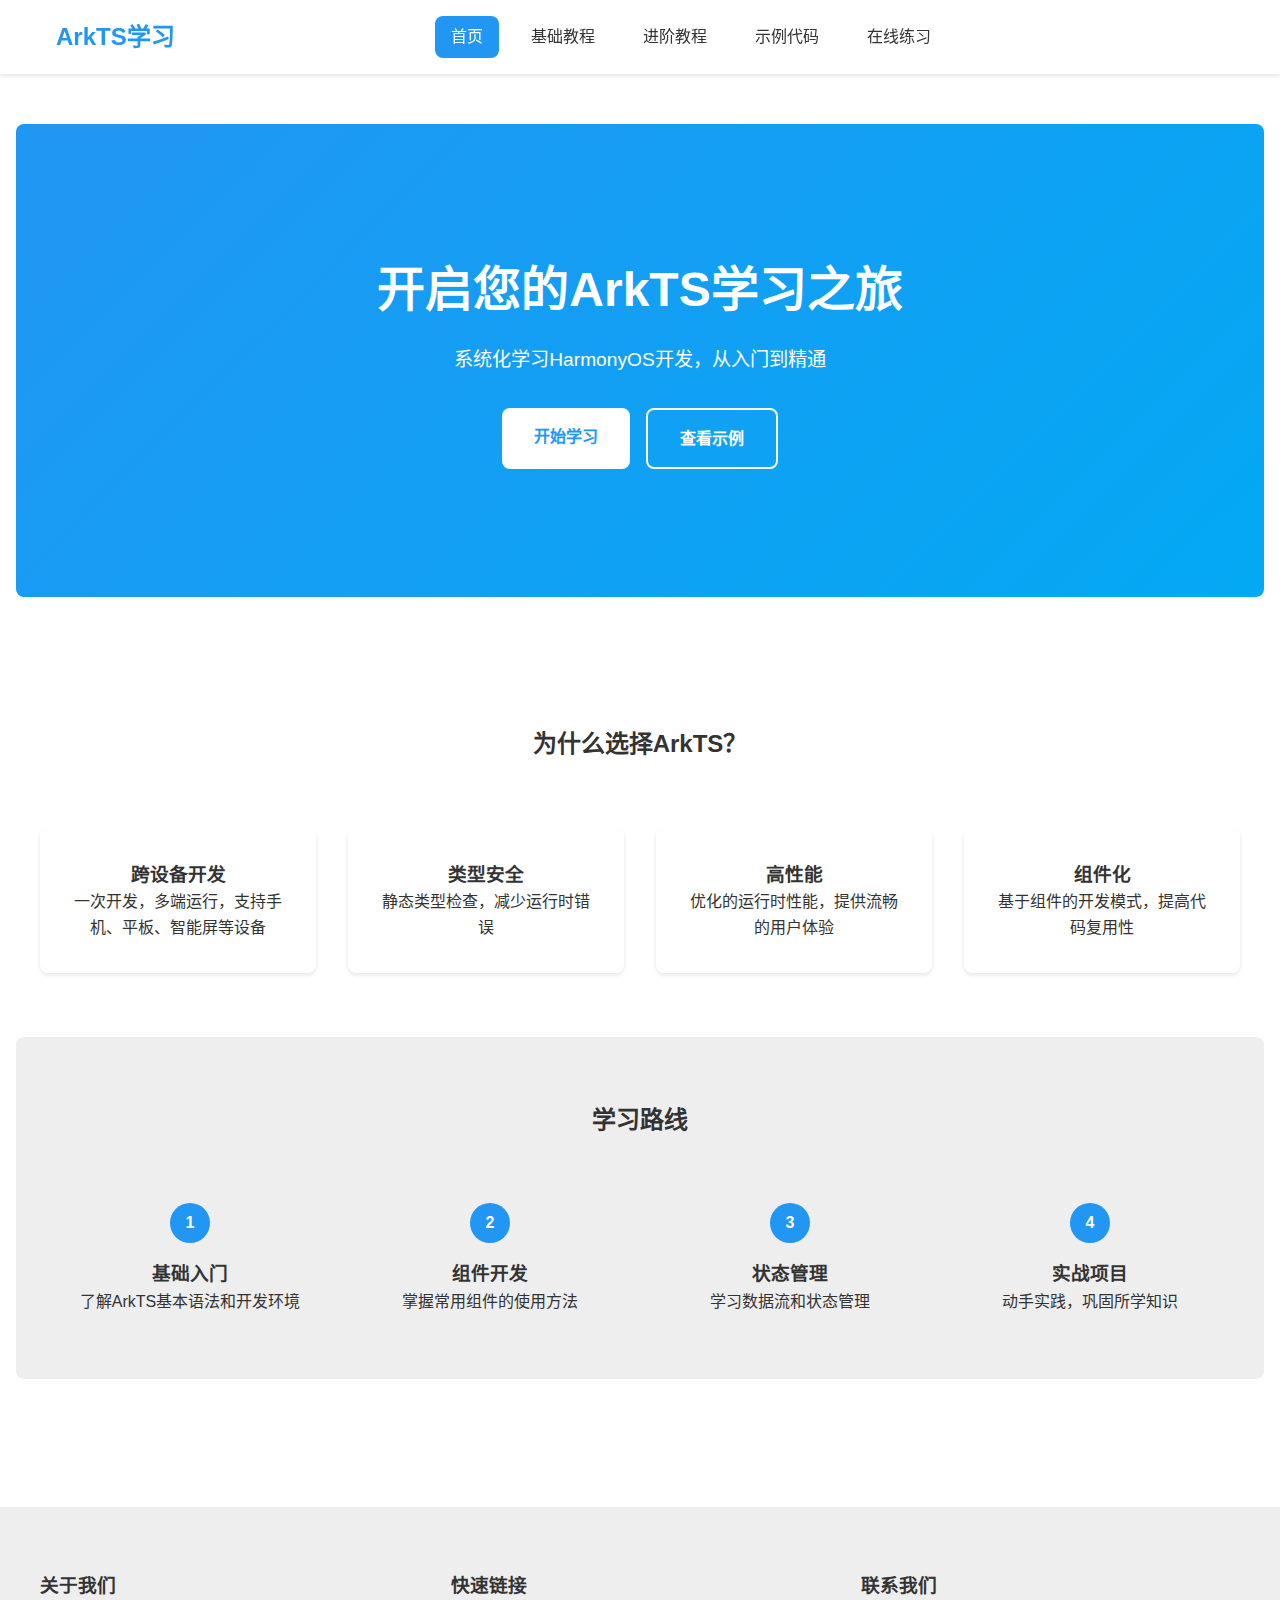
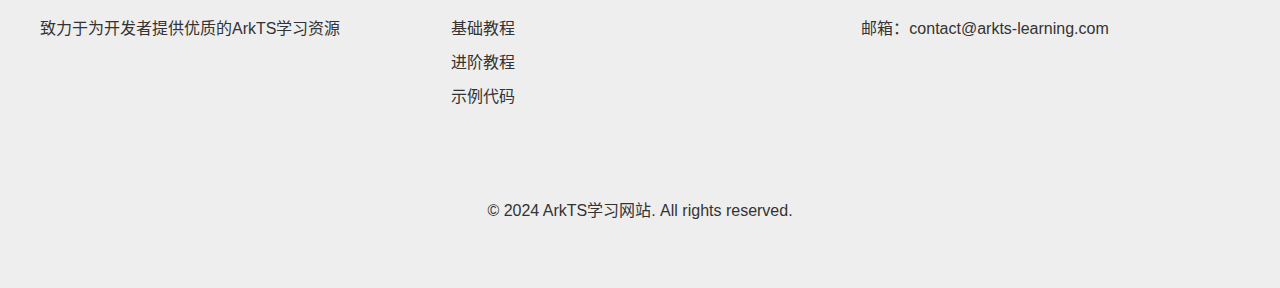
==== index.html @ d90518a6 "提交代码" ====
<!DOCTYPE html>
<html lang="zh-CN">
<head>
    <meta charset="UTF-8">
    <meta name="viewport" content="width=device-width, initial-scale=1.0">
    <title>ArkTS学习网站 - 系统学习HarmonyOS开发</title>
    <link rel="stylesheet" href="assets/css/style.css">
    <!-- 使用字节跳动CDN -->
    <link href="http://cdn.bytedance.com/font-awesome/4.7.0/css/font-awesome.min.css" rel="stylesheet">
</head>
<body>
    <header class="header">
        <nav class="nav">
            <div class="logo">
                <h1>ArkTS学习</h1>
            </div>
            <div class="nav-links">
                <a href="#" class="active">首页</a>
                <a href="pages/basic/index.html">基础教程</a>
                <a href="pages/advanced/index.html">进阶教程</a>
                <a href="pages/examples/index.html">示例代码</a>
                <a href="pages/practice/index.html">在线练习</a>
            </div>
            <button class="theme-toggle">
                <i class="fa fa-moon-o"></i>
            </button>
        </nav>
    </header>

    <main class="main">
        <section class="hero">
            <div class="hero-content">
                <h1>开启您的ArkTS学习之旅</h1>
                <p>系统化学习HarmonyOS开发，从入门到精通</p>
                <div class="cta-buttons">
                    <a href="pages/basic/index.html" class="btn primary">开始学习</a>
                    <a href="pages/examples/index.html" class="btn secondary">查看示例</a>
                </div>
            </div>
        </section>

        <section class="features">
            <h2>为什么选择ArkTS？</h2>
            <div class="feature-grid">
                <div class="feature-card">
                    <i class="fa fa-mobile"></i>
                    <h3>跨设备开发</h3>
                    <p>一次开发，多端运行，支持手机、平板、智能屏等设备</p>
                </div>
                <div class="feature-card">
                    <i class="fa fa-code"></i>
                    <h3>类型安全</h3>
                    <p>静态类型检查，减少运行时错误</p>
                </div>
                <div class="feature-card">
                    <i class="fa fa-rocket"></i>
                    <h3>高性能</h3>
                    <p>优化的运行时性能，提供流畅的用户体验</p>
                </div>
                <div class="feature-card">
                    <i class="fa fa-puzzle-piece"></i>
                    <h3>组件化</h3>
                    <p>基于组件的开发模式，提高代码复用性</p>
                </div>
            </div>
        </section>

        <section class="learning-path">
            <h2>学习路线</h2>
            <div class="path-steps">
                <div class="path-step">
                    <div class="step-number">1</div>
                    <h3>基础入门</h3>
                    <p>了解ArkTS基本语法和开发环境</p>
                </div>
                <div class="path-step">
                    <div class="step-number">2</div>
                    <h3>组件开发</h3>
                    <p>掌握常用组件的使用方法</p>
                </div>
                <div class="path-step">
                    <div class="step-number">3</div>
                    <h3>状态管理</h3>
                    <p>学习数据流和状态管理</p>
                </div>
                <div class="path-step">
                    <div class="step-number">4</div>
                    <h3>实战项目</h3>
                    <p>动手实践，巩固所学知识</p>
                </div>
            </div>
        </section>
    </main>

    <footer class="footer">
        <div class="footer-content">
            <div class="footer-section">
                <h3>关于我们</h3>
                <p>致力于为开发者提供优质的ArkTS学习资源</p>
            </div>
            <div class="footer-section">
                <h3>快速链接</h3>
                <a href="pages/basic/index.html">基础教程</a>
                <a href="pages/advanced/index.html">进阶教程</a>
                <a href="pages/examples/index.html">示例代码</a>
            </div>
            <div class="footer-section">
                <h3>联系我们</h3>
                <p>邮箱：contact@arkts-learning.com</p>
            </div>
        </div>
        <div class="footer-bottom">
            <p>&copy; 2024 ArkTS学习网站. All rights reserved.</p>
        </div>
    </footer>

    <script src="assets/js/main.js"></script>
</body>
</html>
---- assets/css/style.css ----
/* 全局变量 */
:root {
    /* 主题颜色 */
    --primary-color: #2196F3;
    --secondary-color: #03A9F4;
    --accent-color: #00BCD4;
    --background-color: #FFFFFF;
    --text-color: #333333;
    --text-light: #666666;
    --border-color: #EEEEEE;
    
    /* 字体 */
    --font-family: -apple-system, BlinkMacSystemFont, "Segoe UI", Roboto, "Helvetica Neue", Arial, sans-serif;
    
    /* 间距 */
    --spacing-xs: 0.25rem;
    --spacing-sm: 0.5rem;
    --spacing-md: 1rem;
    --spacing-lg: 2rem;
    --spacing-xl: 4rem;
    
    /* 圆角 */
    --border-radius: 8px;
    
    /* 阴影 */
    --box-shadow: 0 2px 4px rgba(0, 0, 0, 0.1);
}

/* 深色主题 */
[data-theme="dark"] {
    --primary-color: #64B5F6;
    --secondary-color: #4FC3F7;
    --accent-color: #4DD0E1;
    --background-color: #121212;
    --text-color: #FFFFFF;
    --text-light: #BBBBBB;
    --border-color: #333333;
}

/* 基础样式 */
* {
    margin: 0;
    padding: 0;
    box-sizing: border-box;
}

body {
    font-family: var(--font-family);
    background-color: var(--background-color);
    color: var(--text-color);
    line-height: 1.6;
    transition: background-color 0.3s, color 0.3s;
}

/* 导航栏 */
.header {
    background-color: var(--background-color);
    box-shadow: var(--box-shadow);
    position: fixed;
    width: 100%;
    top: 0;
    z-index: 1000;
}

.nav {
    max-width: 1200px;
    margin: 0 auto;
    padding: var(--spacing-md);
    display: flex;
    justify-content: space-between;
    align-items: center;
}

.logo h1 {
    font-size: 1.5rem;
    color: var(--primary-color);
}

.nav-links {
    display: flex;
    gap: var(--spacing-md);
}

.nav-links a {
    color: var(--text-color);
    text-decoration: none;
    padding: var(--spacing-sm) var(--spacing-md);
    border-radius: var(--border-radius);
    transition: background-color 0.3s;
}

.nav-links a:hover,
.nav-links a.active {
    background-color: var(--primary-color);
    color: white;
}

.theme-toggle {
    background: none;
    border: none;
    color: var(--text-color);
    cursor: pointer;
    padding: var(--spacing-sm);
    font-size: 1.2rem;
}

/* 主要内容 */
.main {
    margin-top: 60px;
    padding: var(--spacing-xl) var(--spacing-md);
}

/* 英雄区域 */
.hero {
    text-align: center;
    padding: var(--spacing-xl) 0;
    background: linear-gradient(135deg, var(--primary-color), var(--secondary-color));
    color: white;
    border-radius: var(--border-radius);
    margin-bottom: var(--spacing-xl);
}

.hero-content {
    max-width: 800px;
    margin: 0 auto;
    padding: var(--spacing-xl) var(--spacing-md);
}

.hero h1 {
    font-size: 3rem;
    margin-bottom: var(--spacing-md);
}

.hero p {
    font-size: 1.2rem;
    margin-bottom: var(--spacing-lg);
}

/* 按钮样式 */
.btn {
    display: inline-block;
    padding: var(--spacing-md) var(--spacing-lg);
    border-radius: var(--border-radius);
    text-decoration: none;
    font-weight: bold;
    transition: transform 0.3s, box-shadow 0.3s;
}

.btn:hover {
    transform: translateY(-2px);
    box-shadow: 0 4px 8px rgba(0, 0, 0, 0.2);
}

.btn.primary {
    background-color: white;
    color: var(--primary-color);
}

.btn.secondary {
    background-color: transparent;
    border: 2px solid white;
    color: white;
}

.cta-buttons {
    display: flex;
    gap: var(--spacing-md);
    justify-content: center;
}

/* 特性区域 */
.features {
    padding: var(--spacing-xl) 0;
}

.features h2 {
    text-align: center;
    margin-bottom: var(--spacing-xl);
}

.feature-grid {
    display: grid;
    grid-template-columns: repeat(auto-fit, minmax(250px, 1fr));
    gap: var(--spacing-lg);
    max-width: 1200px;
    margin: 0 auto;
}

.feature-card {
    padding: var(--spacing-lg);
    background-color: var(--background-color);
    border-radius: var(--border-radius);
    box-shadow: var(--box-shadow);
    text-align: center;
}

.feature-card i {
    font-size: 2.5rem;
    color: var(--primary-color);
    margin-bottom: var(--spacing-md);
}

/* 学习路线 */
.learning-path {
    padding: var(--spacing-xl) 0;
    background-color: var(--border-color);
    border-radius: var(--border-radius);
}

.learning-path h2 {
    text-align: center;
    margin-bottom: var(--spacing-xl);
}

.path-steps {
    display: grid;
    grid-template-columns: repeat(auto-fit, minmax(200px, 1fr));
    gap: var(--spacing-lg);
    max-width: 1200px;
    margin: 0 auto;
    padding: 0 var(--spacing-md);
}

.path-step {
    text-align: center;
    position: relative;
}

.step-number {
    width: 40px;
    height: 40px;
    background-color: var(--primary-color);
    color: white;
    border-radius: 50%;
    display: flex;
    align-items: center;
    justify-content: center;
    margin: 0 auto var(--spacing-md);
    font-weight: bold;
}

/* 页脚 */
.footer {
    background-color: var(--border-color);
    padding: var(--spacing-xl) var(--spacing-md);
    margin-top: var(--spacing-xl);
}

.footer-content {
    max-width: 1200px;
    margin: 0 auto;
    display: grid;
    grid-template-columns: repeat(auto-fit, minmax(250px, 1fr));
    gap: var(--spacing-lg);
}

.footer-section h3 {
    margin-bottom: var(--spacing-md);
}

.footer-section a {
    display: block;
    color: var(--text-color);
    text-decoration: none;
    margin-bottom: var(--spacing-sm);
}

.footer-section a:hover {
    color: var(--primary-color);
}

.footer-bottom {
    text-align: center;
    margin-top: var(--spacing-xl);
    padding-top: var(--spacing-md);
    border-top: 1px solid var(--border-color);
}

/* 响应式设计 */
@media (max-width: 768px) {
    .nav {
        flex-direction: column;
        gap: var(--spacing-md);
    }
    
    .nav-links {
        flex-direction: column;
        width: 100%;
    }
    
    .hero h1 {
        font-size: 2rem;
    }
    
    .cta-buttons {
        flex-direction: column;
    }
    
    .feature-grid {
        grid-template-columns: 1fr;
    }
    
    .path-steps {
        grid-template-columns: 1fr;
    }
}

/* 教程页面样式 */
.tutorial-content {
    display: grid;
    grid-template-columns: 250px 1fr;
    gap: var(--spacing-lg);
    max-width: 1200px;
    margin: 60px auto 0;
    padding: var(--spacing-xl) var(--spacing-md);
}

.sidebar {
    position: sticky;
    top: 80px;
    height: fit-content;
    padding: var(--spacing-md);
    background-color: var(--background-color);
    border-radius: var(--border-radius);
    box-shadow: var(--box-shadow);
}

.tutorial-menu {
    list-style: none;
}

.tutorial-menu a {
    display: block;
    padding: var(--spacing-sm) var(--spacing-md);
    color: var(--text-color);
    text-decoration: none;
    border-radius: var(--border-radius);
    transition: background-color 0.3s;
}

.tutorial-menu a:hover,
.tutorial-menu a.active {
    background-color: var(--primary-color);
    color: white;
}

.tutorial-section {
    margin-bottom: var(--spacing-xl);
    padding: var(--spacing-lg);
    background-color: var(--background-color);
    border-radius: var(--border-radius);
    box-shadow: var(--box-shadow);
}

.tutorial-section h2 {
    margin-bottom: var(--spacing-lg);
    color: var(--primary-color);
}

.tutorial-section h3 {
    margin: var(--spacing-lg) 0 var(--spacing-md);
}

.tutorial-section ul {
    margin-left: var(--spacing-lg);
    margin-bottom: var(--spacing-md);
}

.tutorial-section li {
    margin-bottom: var(--spacing-xs);
}

.code-example {
    background-color: #1e1e1e;
    border-radius: var(--border-radius);
    padding: var(--spacing-md);
    margin: var(--spacing-md) 0;
}

.code-example pre {
    margin: 0;
    overflow-x: auto;
}

.code-example code {
    display: block;
    color: #d4d4d4;
    font-family: 'Consolas', 'Monaco', monospace;
    line-height: 1.5;
}

.steps {
    display: grid;
    gap: var(--spacing-lg);
}

.step {
    padding: var(--spacing-lg);
    background-color: var(--border-color);
    border-radius: var(--border-radius);
}

.component-grid {
    display: grid;
    grid-template-columns: repeat(auto-fit, minmax(250px, 1fr));
    gap: var(--spacing-lg);
}

.component-card {
    padding: var(--spacing-lg);
    background-color: var(--border-color);
    border-radius: var(--border-radius);
}

/* 响应式设计补充 */
@media (max-width: 768px) {
    .tutorial-content {
        grid-template-columns: 1fr;
    }
    
    .sidebar {
        position: static;
        margin-bottom: var(--spacing-lg);
    }
    
    .tutorial-menu {
        display: flex;
        flex-wrap: wrap;
        gap: var(--spacing-sm);
    }
    
    .tutorial-menu a {
        padding: var(--spacing-xs) var(--spacing-sm);
        font-size: 0.9rem;
    }
}

/* 代码高亮 */
.token.keyword { color: #569CD6; }
.token.string { color: #CE9178; }
.token.number { color: #B5CEA8; }
.token.comment { color: #6A9955; }
.token.decorator { color: #DCDCAA; }
.token.punctuation { color: #D4D4D4; }
.token.operator { color: #D4D4D4; }
.token.function { color: #DCDCAA; }
.token.class-name { color: #4EC9B0; }

/* 移动菜单样式 */
.mobile-menu-button {
    display: none;
    background: none;
    border: none;
    color: var(--text-color);
    font-size: 1.5rem;
    cursor: pointer;
    padding: var(--spacing-sm);
}

@media (max-width: 768px) {
    .mobile-menu-button {
        display: block;
    }
    
    .nav-links {
        display: none;
    }
    
    .nav-links.show {
        display: flex;
    }
}

/* 页面加载动画 */
body:not(.loaded) {
    opacity: 0;
    transition: opacity 0.3s;
}

body.loaded {
    opacity: 1;
}

/* 滚动条样式 */
::-webkit-scrollbar {
    width: 8px;
    height: 8px;
}

::-webkit-scrollbar-track {
    background: var(--border-color);
}

::-webkit-scrollbar-thumb {
    background: var(--primary-color);
    border-radius: 4px;
}

::-webkit-scrollbar-thumb:hover {
    background: var(--secondary-color);
}

/* 进阶教程页面特定样式 */
.lifecycle-grid,
.performance-grid {
    display: grid;
    grid-template-columns: repeat(auto-fit, minmax(300px, 1fr));
    gap: var(--spacing-lg);
    margin: var(--spacing-lg) 0;
}

.lifecycle-card,
.performance-card {
    background-color: var(--background-color);
    border-radius: var(--border-radius);
    padding: var(--spacing-lg);
    box-shadow: var(--box-shadow);
}

.lifecycle-card h4,
.performance-card h4 {
    color: var(--primary-color);
    margin-bottom: var(--spacing-md);
}

.code-example h4 {
    color: #fff;
    margin-bottom: var(--spacing-sm);
    font-size: 1rem;
}

.tutorial-section > h3 {
    margin-top: var(--spacing-xl);
    color: var(--primary-color);
}

.tutorial-section > p {
    margin-bottom: var(--spacing-lg);
    line-height: 1.8;
}

.tutorial-section ul li {
    margin-bottom: var(--spacing-sm);
    line-height: 1.6;
}

/* 代码示例增强 */
.code-example {
    position: relative;
    margin: var(--spacing-lg) 0;
}

.code-example::before {
    content: '';
    position: absolute;
    top: 0;
    left: 0;
    width: 100%;
    height: 100%;
    background: linear-gradient(45deg, var(--primary-color) 0%, transparent 100%);
    opacity: 0.1;
    border-radius: var(--border-radius);
    pointer-events: none;
}

/* 响应式设计补充 */
@media (max-width: 768px) {
    .lifecycle-grid,
    .performance-grid {
        grid-template-columns: 1fr;
    }
    
    .tutorial-section > h3 {
        margin-top: var(--spacing-lg);
    }
    
    .code-example {
        margin: var(--spacing-md) 0;
    }
}

/* 动画效果 */
.tutorial-section {
    opacity: 0;
    transform: translateY(20px);
    animation: fadeInUp 0.5s ease forwards;
}

@keyframes fadeInUp {
    from {
        opacity: 0;
        transform: translateY(20px);
    }
    to {
        opacity: 1;
        transform: translateY(0);
    }
}

/* 交互反馈 */
.code-example:hover {
    transform: translateY(-2px);
    transition: transform 0.3s ease;
}

.lifecycle-card:hover,
.performance-card:hover {
    transform: translateY(-2px);
    box-shadow: var(--box-shadow), 0 4px 12px rgba(0, 0, 0, 0.1);
    transition: all 0.3s ease;
}

/* 示例代码页面样式 */
.example-grid {
    display: grid;
    grid-template-columns: repeat(auto-fit, minmax(300px, 1fr));
    gap: var(--spacing-lg);
    margin: var(--spacing-lg) 0;
}

.example-card {
    background-color: var(--background-color);
    border-radius: var(--border-radius);
    padding: var(--spacing-lg);
    box-shadow: var(--box-shadow);
    transition: transform 0.3s ease, box-shadow 0.3s ease;
}

.example-card:hover {
    transform: translateY(-5px);
    box-shadow: var(--box-shadow), 0 8px 16px rgba(0, 0, 0, 0.1);
}

.example-card.full-width {
    grid-column: 1 / -1;
}

.example-card h3 {
    color: var(--primary-color);
    margin-bottom: var(--spacing-md);
}

.example-preview {
    margin: var(--spacing-md) 0;
    border-radius: var(--border-radius);
    overflow: hidden;
    background-color: var(--border-color);
    position: relative;
}

.example-preview img {
    width: 100%;
    height: auto;
    display: block;
}

.example-preview::before {
    content: '';
    position: absolute;
    top: 0;
    left: 0;
    width: 100%;
    height: 100%;
    background: linear-gradient(135deg, rgba(255,255,255,0.1) 0%, transparent 100%);
    pointer-events: none;
}

.example-actions {
    display: flex;
    gap: var(--spacing-sm);
    margin-top: var(--spacing-lg);
    flex-wrap: wrap;
}

.example-actions .btn {
    flex: 1;
    min-width: 120px;
    text-align: center;
}

.project-description {
    margin: var(--spacing-lg) 0;
    padding: var(--spacing-md);
    background-color: var(--border-color);
    border-radius: var(--border-radius);
}

.project-description h4 {
    color: var(--primary-color);
    margin-bottom: var(--spacing-sm);
}

.project-description ul {
    list-style-type: none;
    padding: 0;
}

.project-description li {
    margin-bottom: var(--spacing-xs);
    padding-left: var(--spacing-md);
    position: relative;
}

.project-description li::before {
    content: '•';
    color: var(--primary-color);
    position: absolute;
    left: 0;
}

/* 响应式设计补充 */
@media (max-width: 768px) {
    .example-grid {
        grid-template-columns: 1fr;
    }
    
    .example-actions {
        flex-direction: column;
    }
    
    .example-actions .btn {
        width: 100%;
    }
    
    .example-preview {
        margin: var(--spacing-sm) 0;
    }
}

/* 动画效果 */
.example-card {
    opacity: 0;
    transform: translateY(20px);
    animation: fadeInUp 0.5s ease forwards;
}

.example-card:nth-child(2) {
    animation-delay: 0.2s;
}

.example-card:nth-child(3) {
    animation-delay: 0.4s;
}

/* 代码示例增强 */
.example-card .code-example {
    margin: var(--spacing-md) 0;
    position: relative;
}

.example-card .code-example::after {
    content: 'ArkTS';
    position: absolute;
    top: var(--spacing-xs);
    right: var(--spacing-xs);
    padding: 2px 6px;
    background-color: rgba(255,255,255,0.1);
    border-radius: 4px;
    font-size: 0.8rem;
    color: #fff;
}

/* 在线练习页面样式 */
.practice-content {
    display: grid;
    grid-template-columns: 300px 1fr;
    gap: var(--spacing-lg);
    max-width: 1400px;
    margin: 60px auto 0;
    padding: var(--spacing-xl) var(--spacing-md);
}

.practice-filter {
    margin-bottom: var(--spacing-lg);
}

.search-input {
    width: 100%;
    padding: var(--spacing-sm);
    border: 1px solid var(--border-color);
    border-radius: var(--border-radius);
    margin-bottom: var(--spacing-sm);
    background-color: var(--background-color);
    color: var(--text-color);
}

.difficulty-select {
    width: 100%;
    padding: var(--spacing-sm);
    border: 1px solid var(--border-color);
    border-radius: var(--border-radius);
    background-color: var(--background-color);
    color: var(--text-color);
}

.practice-menu {
    list-style: none;
    padding: 0;
}

.practice-menu a {
    display: flex;
    align-items: center;
    padding: var(--spacing-sm) var(--spacing-md);
    color: var(--text-color);
    text-decoration: none;
    border-radius: var(--border-radius);
    margin-bottom: var(--spacing-xs);
    transition: background-color 0.3s;
}

.practice-menu a:hover,
.practice-menu a.active {
    background-color: var(--primary-color);
    color: white;
}

.practice-menu a.active .difficulty {
    background-color: white;
    color: var(--primary-color);
}

.difficulty {
    padding: 2px 8px;
    border-radius: 12px;
    font-size: 0.8rem;
    margin-right: var(--spacing-sm);
}

.difficulty.easy {
    background-color: #4CAF50;
    color: white;
}

.difficulty.medium {
    background-color: #FF9800;
    color: white;
}

.difficulty.hard {
    background-color: #F44336;
    color: white;
}

.practice-header {
    display: flex;
    justify-content: space-between;
    align-items: center;
    margin-bottom: var(--spacing-lg);
}

.practice-info {
    display: flex;
    align-items: center;
    gap: var(--spacing-md);
}

.practice-actions {
    display: flex;
    gap: var(--spacing-sm);
}

.practice-description {
    background-color: var(--background-color);
    border-radius: var(--border-radius);
    padding: var(--spacing-lg);
    margin-bottom: var(--spacing-lg);
    box-shadow: var(--box-shadow);
}

.practice-description h3 {
    color: var(--primary-color);
    margin-bottom: var(--spacing-md);
}

.practice-description ul {
    margin-left: var(--spacing-lg);
    margin-bottom: var(--spacing-lg);
}

.editor-container {
    background-color: var(--background-color);
    border-radius: var(--border-radius);
    box-shadow: var(--box-shadow);
    margin-bottom: var(--spacing-lg);
}

.editor-tabs {
    display: flex;
    border-bottom: 1px solid var(--border-color);
}

.editor-tabs .tab {
    padding: var(--spacing-sm) var(--spacing-lg);
    border: none;
    background: none;
    color: var(--text-color);
    cursor: pointer;
    transition: all 0.3s;
}

.editor-tabs .tab.active {
    color: var(--primary-color);
    border-bottom: 2px solid var(--primary-color);
}

.editor-content {
    height: 500px;
    position: relative;
}

#codeEditor {
    height: 100%;
    width: 100%;
}

.preview-panel {
    height: 100%;
    display: grid;
    grid-template-rows: 2fr 1fr;
    gap: var(--spacing-md);
    padding: var(--spacing-md);
}

.preview-container {
    background-color: var(--border-color);
    border-radius: var(--border-radius);
    overflow: hidden;
}

.preview-header {
    display: flex;
    justify-content: space-between;
    align-items: center;
    padding: var(--spacing-sm) var(--spacing-md);
    background-color: rgba(0, 0, 0, 0.1);
}

.preview-frame {
    height: calc(100% - 40px);
    background-color: white;
}

.preview-console {
    background-color: #1e1e1e;
    border-radius: var(--border-radius);
    overflow: hidden;
}

.console-header {
    display: flex;
    justify-content: space-between;
    align-items: center;
    padding: var(--spacing-sm) var(--spacing-md);
    background-color: rgba(255, 255, 255, 0.1);
    color: white;
}

.console-content {
    height: calc(100% - 40px);
    padding: var(--spacing-md);
    color: #d4d4d4;
    font-family: 'Consolas', 'Monaco', monospace;
    overflow-y: auto;
}

.practice-footer {
    display: flex;
    justify-content: space-between;
    align-items: center;
    padding: var(--spacing-md);
    background-color: var(--background-color);
    border-radius: var(--border-radius);
    box-shadow: var(--box-shadow);
}

.progress {
    display: flex;
    align-items: center;
    gap: var(--spacing-md);
}

.progress-bar {
    width: 200px;
    height: 8px;
    background-color: var(--border-color);
    border-radius: 4px;
    overflow: hidden;
}

.progress-fill {
    height: 100%;
    background-color: var(--primary-color);
    transition: width 0.3s ease;
}

.navigation {
    display: flex;
    gap: var(--spacing-md);
}

/* 响应式设计补充 */
@media (max-width: 1024px) {
    .practice-content {
        grid-template-columns: 1fr;
    }
    
    .practice-filter {
        display: flex;
        gap: var(--spacing-md);
    }
    
    .practice-menu {
        display: flex;
        flex-wrap: wrap;
        gap: var(--spacing-sm);
    }
    
    .practice-menu a {
        flex: 1;
        min-width: 200px;
    }
}

@media (max-width: 768px) {
    .practice-header {
        flex-direction: column;
        gap: var(--spacing-md);
        align-items: stretch;
    }
    
    .practice-actions {
        flex-direction: column;
    }
    
    .practice-footer {
        flex-direction: column;
        gap: var(--spacing-md);
    }
    
    .progress {
        flex-direction: column;
        align-items: stretch;
    }
    
    .progress-bar {
        width: 100%;
    }
    
    .navigation {
        width: 100%;
    }
    
    .navigation .btn {
        flex: 1;
    }
}

/* 按钮样式增强 */
.btn-refresh,
.btn-clear {
    background: none;
    border: none;
    color: var(--text-color);
    cursor: pointer;
    padding: var(--spacing-xs) var(--spacing-sm);
    border-radius: var(--border-radius);
    transition: background-color 0.3s;
}

.btn-refresh:hover,
.btn-clear:hover {
    background-color: rgba(0, 0, 0, 0.1);
}

/* 动画效果 */
.practice-menu a {
    transform: translateX(-10px);
    opacity: 0;
    animation: slideIn 0.3s ease forwards;
}

@keyframes slideIn {
    to {
        transform: translateX(0);
        opacity: 1;
    }
}

.practice-menu a:nth-child(2) { animation-delay: 0.1s; }
.practice-menu a:nth-child(3) { animation-delay: 0.2s; }
.practice-menu a:nth-child(4) { animation-delay: 0.3s; }
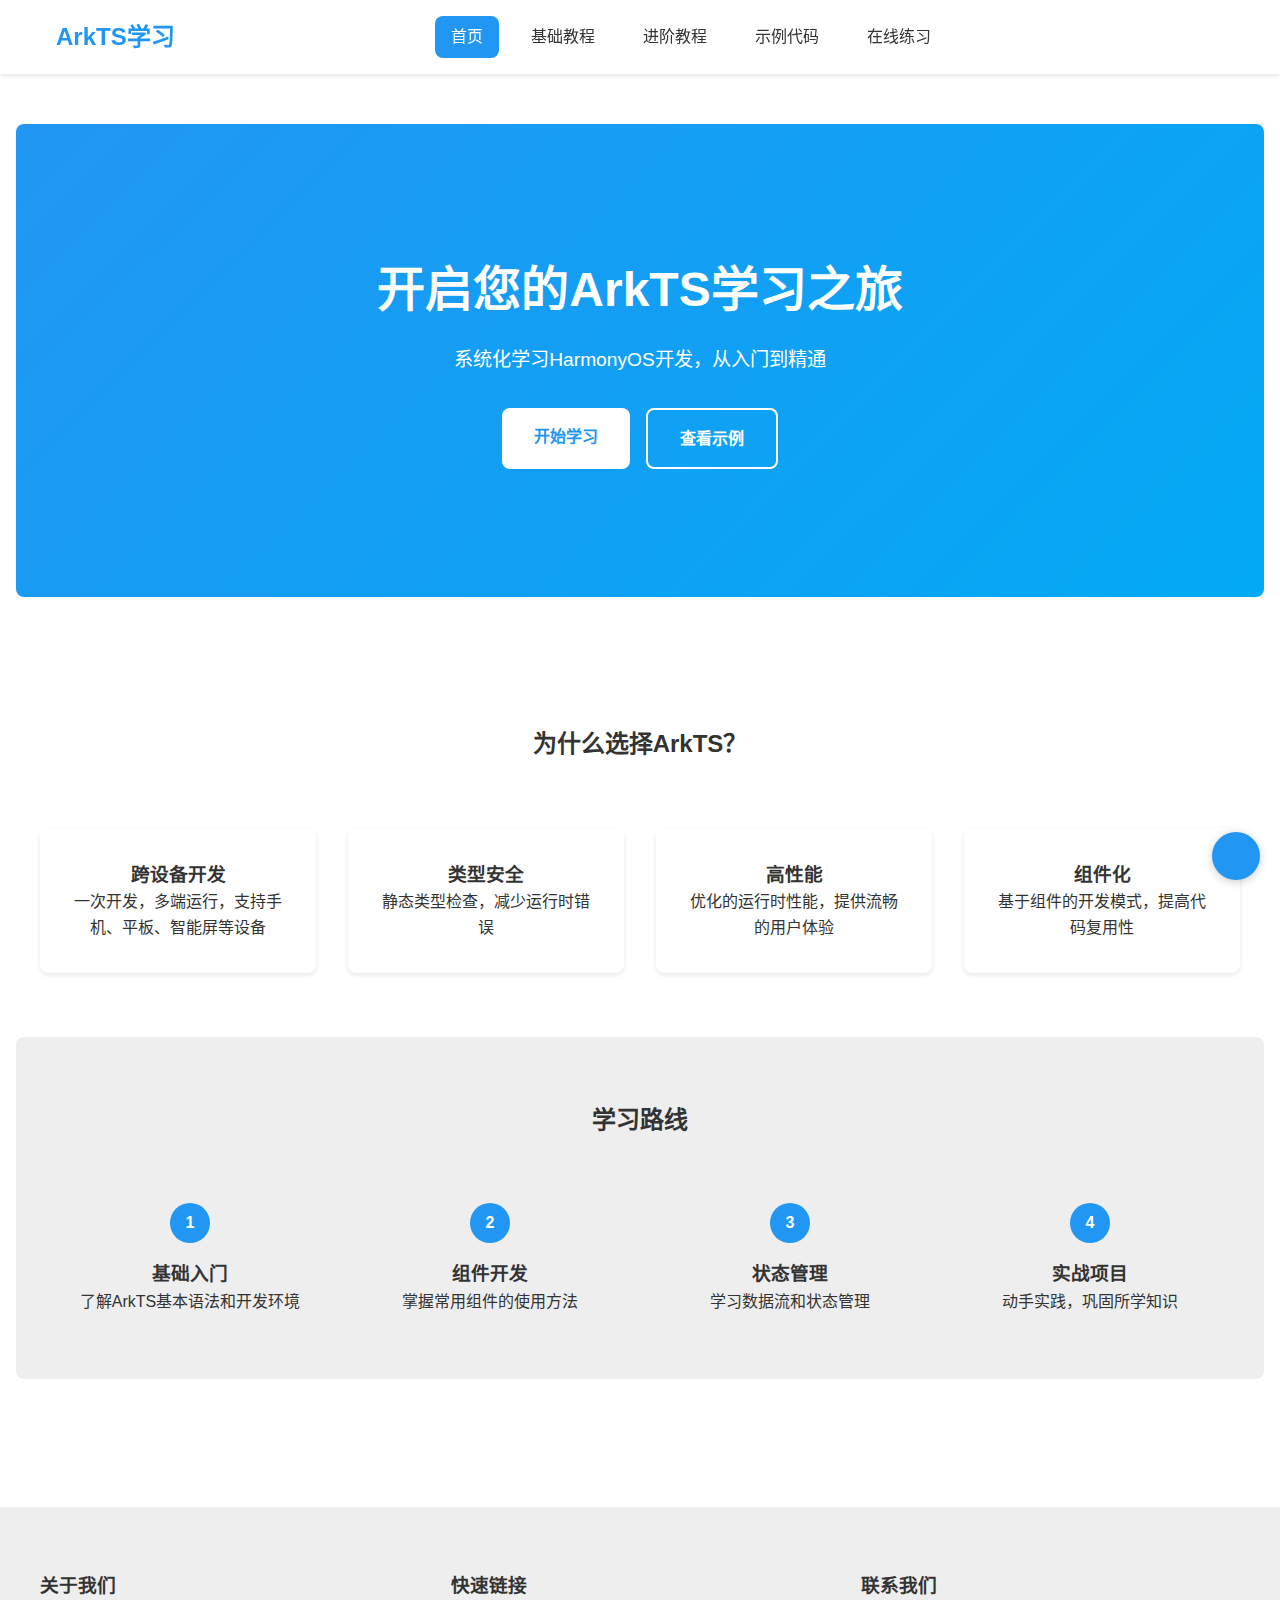
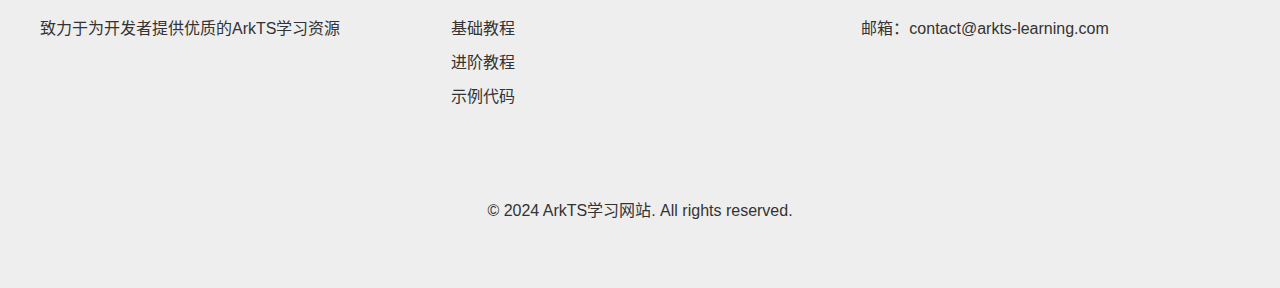
==== commit c6c3f2c9: "提交代码" ====
--- a/index.html
+++ b/index.html
@@ -114,6 +114,72 @@
         </div>
     </footer>
 
+    <!-- 悬浮二维码 -->
+    <div class="floating-qrcode">
+        <button class="qrcode-toggle">
+            <i class="fa fa-qrcode"></i>
+        </button>
+        <div class="qrcode-panel">
+            <div class="qrcode-header">
+                <span>扫码访问</span>
+                <button class="close-qrcode">
+                    <i class="fa fa-times"></i>
+                </button>
+            </div>
+            <div id="qrcode"></div>
+            <p>用手机扫描二维码访问</p>
+        </div>
+    </div>
+
+    <!-- 添加QRCode.js库 -->
+    <script src="http://cdn.bytedance.com/qrcodejs/1.0.0/qrcode.min.js"></script>
+    <script>
+        // 等待DOM加载完成
+        document.addEventListener('DOMContentLoaded', () => {
+            // 获取元素
+            const qrcodeToggle = document.querySelector('.qrcode-toggle');
+            const qrcodePanel = document.querySelector('.qrcode-panel');
+            const closeQrcode = document.querySelector('.close-qrcode');
+            
+            // 初始化二维码
+            try {
+                new QRCode(document.getElementById("qrcode"), {
+                    text: window.location.href,
+                    width: 128,
+                    height: 128,
+                    colorDark: "#000000",
+                    colorLight: "#ffffff",
+                    correctLevel: QRCode.CorrectLevel.H
+                });
+                console.log('二维码生成成功');
+            } catch (error) {
+                console.error('二维码生成失败:', error);
+            }
+
+            // 点击切换按钮显示/隐藏面板
+            qrcodeToggle.addEventListener('click', (e) => {
+                e.stopPropagation();
+                qrcodePanel.classList.toggle('show');
+                console.log('二维码按钮被点击');
+            });
+
+            // 点击关闭按钮隐藏面板
+            closeQrcode.addEventListener('click', (e) => {
+                e.stopPropagation();
+                qrcodePanel.classList.remove('show');
+            });
+
+            // 点击面板内部不关闭
+            qrcodePanel.addEventListener('click', (e) => {
+                e.stopPropagation();
+            });
+
+            // 点击页面其他地方关闭面板
+            document.addEventListener('click', () => {
+                qrcodePanel.classList.remove('show');
+            });
+        });
+    </script>
     <script src="assets/js/main.js"></script>
 </body>
 </html> --- a/assets/css/style.css
+++ b/assets/css/style.css
@@ -1089,4 +1089,135 @@
 
 .practice-menu a:nth-child(2) { animation-delay: 0.1s; }
 .practice-menu a:nth-child(3) { animation-delay: 0.2s; }
-.practice-menu a:nth-child(4) { animation-delay: 0.3s; } +.practice-menu a:nth-child(4) { animation-delay: 0.3s; }
+
+/* 悬浮二维码样式 */
+.floating-qrcode {
+    position: fixed;
+    right: 20px;
+    bottom: 20px;
+    z-index: 1000;
+}
+
+.qrcode-toggle {
+    width: 48px;
+    height: 48px;
+    border-radius: 50%;
+    background-color: var(--primary-color);
+    border: none;
+    color: white;
+    cursor: pointer;
+    display: flex;
+    align-items: center;
+    justify-content: center;
+    font-size: 24px;
+    box-shadow: 0 2px 10px rgba(0,0,0,0.2);
+    transition: transform 0.3s ease;
+}
+
+.qrcode-toggle:hover {
+    transform: scale(1.1);
+}
+
+.qrcode-panel {
+    position: absolute;
+    right: 0;
+    bottom: 60px;
+    background-color: white;
+    padding: 15px;
+    border-radius: 12px;
+    box-shadow: 0 4px 20px rgba(0,0,0,0.15);
+    width: 200px;
+    opacity: 0;
+    visibility: hidden;
+    transform: translateY(20px);
+    transition: all 0.3s ease;
+}
+
+.qrcode-panel.show {
+    opacity: 1;
+    visibility: visible;
+    transform: translateY(0);
+}
+
+.qrcode-header {
+    display: flex;
+    justify-content: space-between;
+    align-items: center;
+    margin-bottom: 10px;
+}
+
+.qrcode-header span {
+    font-size: 16px;
+    font-weight: 500;
+    color: var(--text-color);
+}
+
+.close-qrcode {
+    background: none;
+    border: none;
+    color: #666;
+    cursor: pointer;
+    padding: 5px;
+    font-size: 16px;
+    transition: color 0.3s ease;
+}
+
+.close-qrcode:hover {
+    color: var(--primary-color);
+}
+
+.qrcode-panel #qrcode {
+    display: flex;
+    justify-content: center;
+    padding: 10px;
+    background-color: white;
+    border-radius: 8px;
+}
+
+.qrcode-panel p {
+    margin-top: 10px;
+    text-align: center;
+    font-size: 14px;
+    color: #666;
+}
+
+/* 深色主题适配 */
+[data-theme="dark"] .qrcode-panel {
+    background-color: #2d2d2d;
+}
+
+[data-theme="dark"] .qrcode-header span {
+    color: #fff;
+}
+
+[data-theme="dark"] .close-qrcode {
+    color: #999;
+}
+
+[data-theme="dark"] .qrcode-panel p {
+    color: #999;
+}
+
+[data-theme="dark"] .qrcode-panel #qrcode {
+    background-color: white;
+}
+
+/* 移动端适配 */
+@media (max-width: 768px) {
+    .floating-qrcode {
+        right: 15px;
+        bottom: 15px;
+    }
+
+    .qrcode-toggle {
+        width: 40px;
+        height: 40px;
+        font-size: 20px;
+    }
+
+    .qrcode-panel {
+        width: 180px;
+        right: 0;
+    }
+} 